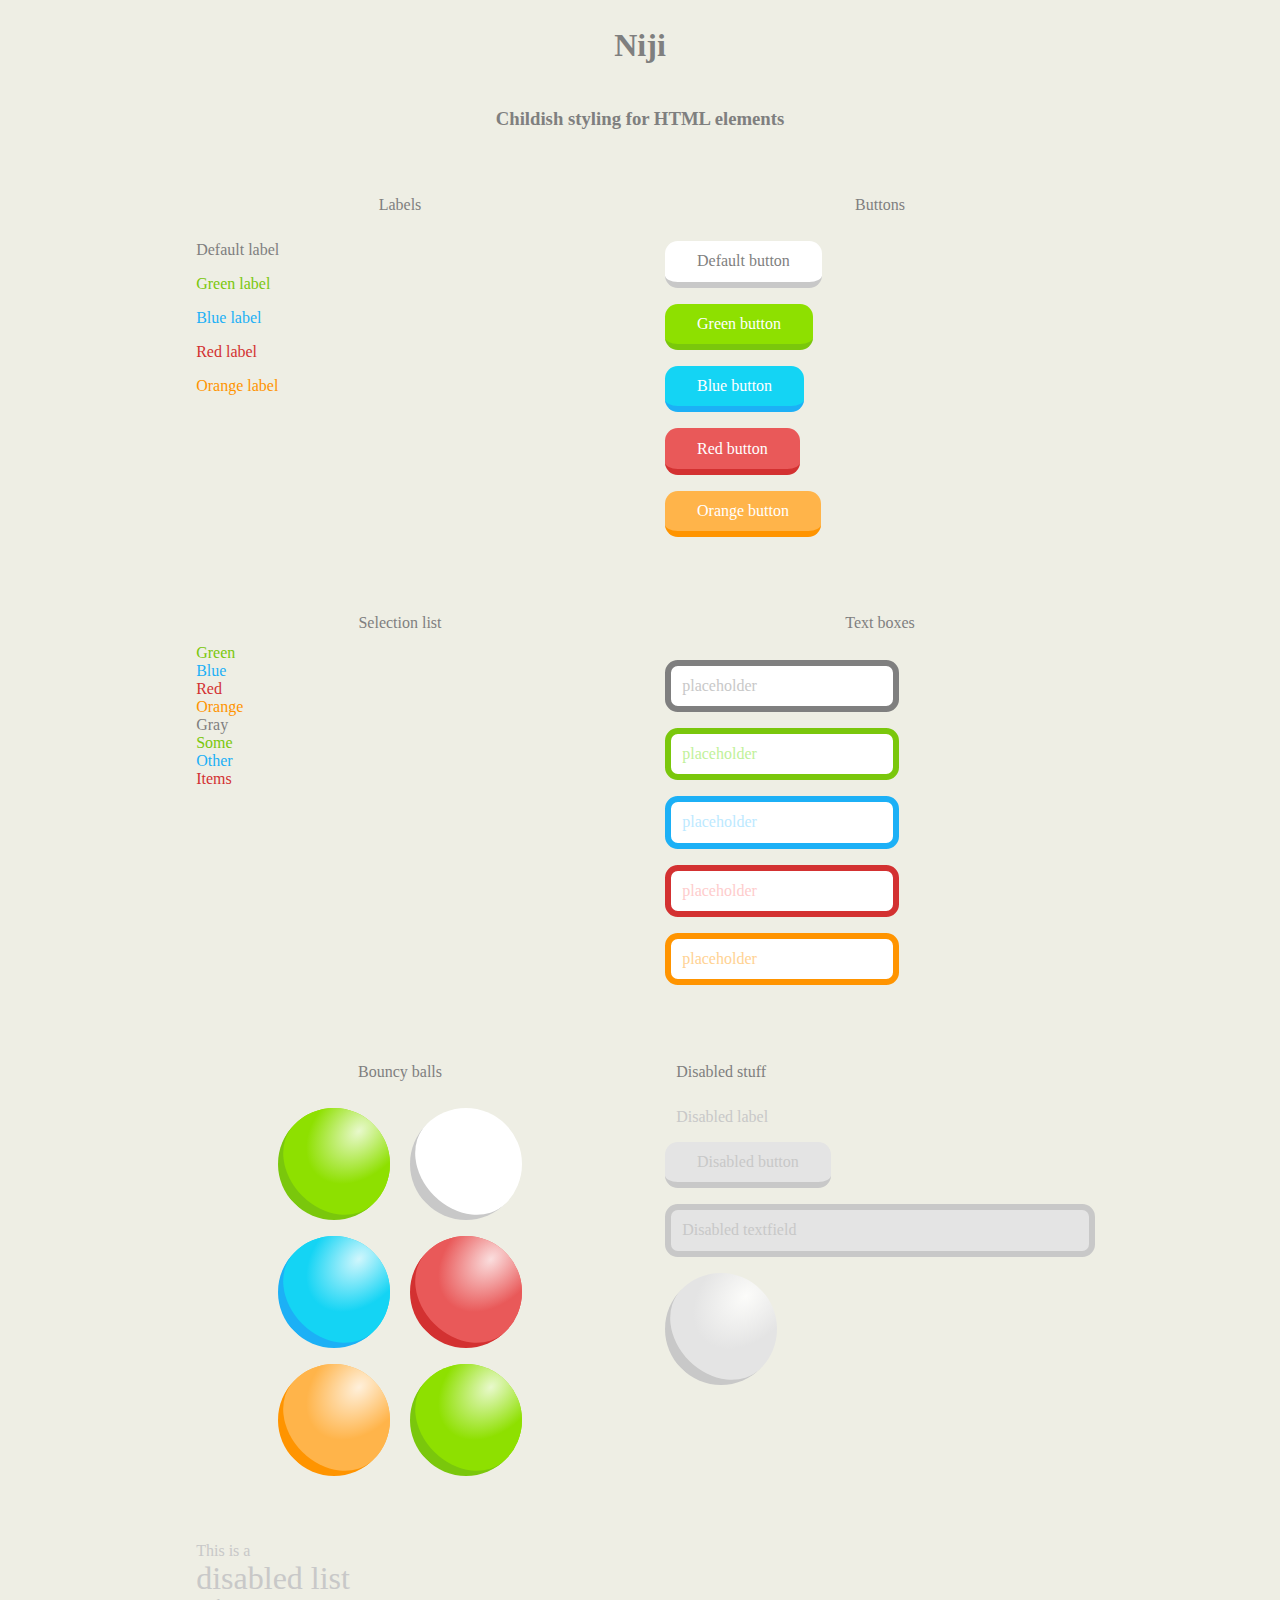
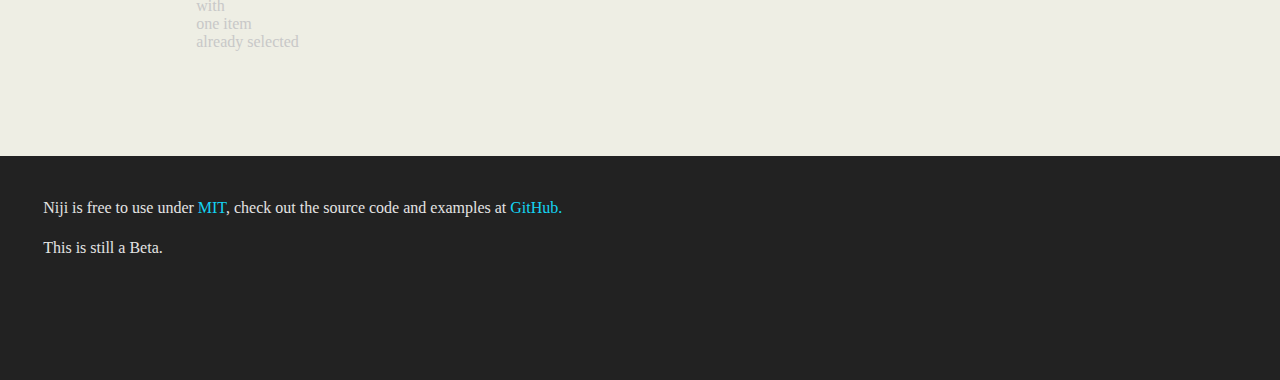
==== index.html @ 72e6fa00 "fixed alignment in text boxes" ====
<!DOCTYPE html>
<html>
<head>
	<title>Niji demo</title>	
  <style>
    body {
      background-color: #EEEEE4;
    }
  </style>
	<link rel="stylesheet" type="text/css" href="src/niji.css">
  <link rel="stylesheet" type="text/css" href="site.css">
  <meta name="viewport" content="width=device-width, initial-scale=1">
</head>
<body>
  <h1 class="niji lbl w-100 mt-1 text-center">Niji</h1>
  <h3 class="niji lbl w-100 mt-1 text-center">Childish styling for HTML elements</h3>

  <div class="sections">
    <div class="section">
      <div class="niji lbl w-100 text-center">Labels</div>
      <p>
        <label class="niji lbl">Default label</label>
      </p>
      <p>
        <label class="niji lbl lbl-green">Green label</label>
      </p>
      <p>
        <label class="niji lbl lbl-blue">Blue label</label>
      </p>
      <p>
        <label class="niji lbl lbl-red">Red label</label>
      </p>
      <p>
        <label class="niji lbl lbl-orange">Orange label</label>
      </p>
    </div>

    <div class="section">
      <div class="niji lbl w-100 text-center">Buttons</div>
      <p>
        <button class="niji btn">Default button</button>
      </p>
      <p>
        <input type="button" class="niji btn btn-green" value="Green button"></input>
      </p>
      <p>
        <button class="niji btn btn-blue">Blue button</button>
      </p>
      <p>
        <button class="niji btn btn-red">Red button</button>
      </p>
      <p>
        <button class="niji btn btn-orange">Orange button</button>
      </p>
    </div>

    <div class="section">
      <div class="niji lbl w-100 text-center">Selection list</div>
      <div class="niji rad rad-green">
        <input id="green" type="radio" name="favorite-color" value="green">
        <label for="green">Green</label>
      </div>
      <div class="niji rad rad-blue">
        <input id="blue" type="radio" name="favorite-color" value="blue">
        <label for="blue">Blue</label>
      </div>
      <div class="niji rad rad-red">
        <input id="red" type="radio" name="favorite-color" value="red">
        <label for="red">Red</label>
      </div>
      <div class="niji rad rad-orange">
        <input id="orange" type="radio" name="favorite-color" value="orange">
        <label for="orange">Orange</label>
      </div>
      <div class="niji rad">
        <input id="gray" type="radio" name="favorite-color" value="gray">
        <label for="gray">Gray</label>
      </div>
      <div class="niji rad rad-green">
        <input id="some" type="radio" name="favorite-color" value="some">
        <label for="some">Some</label>
      </div>
      <div class="niji rad rad-blue">
        <input id="other" type="radio" name="favorite-color" value="other">
        <label for="other">Other</label>
      </div>
      <div class="niji rad rad-red">
        <input id="items" type="radio" name="favorite-color" value="items">
        <label for="items">Items</label>
      </div>
    </div>

    <div class="section">
      <div class="niji lbl w-100 text-center">Text boxes</div>
      <p>
        <input type="text" name="default" class="niji text" placeholder="placeholder" />
      </p>
      <p>
        <input type="text" name="default" class="niji text text-green" placeholder="placeholder" />
      </p>
      <p>
        <input type="text" name="default" class="niji text text-blue" placeholder="placeholder" />
      </p>
      <p>
        <input type="text" name="default" class="niji text text-red" placeholder="placeholder" />
      </p>
      <p>
        <input type="text" name="default" class="niji text text-orange" placeholder="placeholder" />
      </p>
    </div>

    <div class="section text-center">
      <div class="niji lbl w-100 text-center">Bouncy balls</div>
      <p>
        <button class="niji ball ball-green mr-1"></button>
        <button class="niji ball"></button>
      </p>
      <p>
        <button class="niji ball ball-blue mr-1"></button>
        <button class="niji ball ball-red"></button>
      </p>
      <p>
        <button class="niji ball ball-orange mr-1"></button>
        <button class="niji ball ball-green"></button>
      </p>
    </div>

    <div class="section">
      <div class="niji lbl">Disabled stuff</div>
      <p>
        <label class="niji lbl disabled">Disabled label</label>
      </p>
      <p>
        <button class="niji btn disabled">Disabled button</button>
      </p>
      <p>
        <input type="text" disabled name="default" class="niji text text-orange w-100" placeholder="Disabled textfield" />
      </p>
      <p>
        <button class="niji ball ball-blue disabled"></button>
      </p>
    </div>

    <div class="section">
      <div class="niji rad rad-green">
        <input id="green" type="radio" name="disabled-list" value="green" disabled>
        <label for="green">This is a</label>
      </div>
      <div class="niji rad rad-blue">
        <input id="blue" type="radio" name="disabled-list" value="blue" checked="checked" disabled>
        <label for="blue">disabled list</label>
      </div>
      <div class="niji rad rad-red">
        <input id="red" type="radio" name="disabled-list" value="red" disabled>
        <label for="red">with</label>
      </div>
      <div class="niji rad rad-orange">
        <input id="orange" type="radio" name="disabled-list" value="orange" disabled>
        <label for="orange">one item</label>
      </div>
      <div class="niji rad">
        <input id="default" type="radio" name="disabled-list" value="default" disabled>
        <label for="default">already selected</label>
      </div>
    </div>
  </div>

  <div class="footer">
    <div class="niji lbl lbl-white w-100">
      Niji is free to use under
      <a href="https://github.com/tavuntu/niji/blob/master/LICENSE.md">MIT</a>,
      check out the source code and examples at
      <a href="https://github.com/tavuntu/niji">GitHub.</a>
    </div>
    <div class="niji lbl lbl-white">This is still a Beta.</div>
  </div>
</body>
</html>
---- src/niji.css ----
/*

Copyright 2019 Gustavo Lara

Permission is hereby granted, free of charge, to any person obtaining a copy of this software and associated documentation files (the "Software"), to deal in the Software without restriction, including without limitation the rights to use, copy, modify, merge, publish, distribute, sublicense, and/or sell copies of the Software, and to permit persons to whom the Software is furnished to do so, subject to the following conditions:

The above copyright notice and this permission notice shall be included in all copies or substantial portions of the Software.

THE SOFTWARE IS PROVIDED "AS IS", WITHOUT WARRANTY OF ANY KIND, EXPRESS OR IMPLIED, INCLUDING BUT NOT LIMITED TO THE WARRANTIES OF MERCHANTABILITY, FITNESS FOR A PARTICULAR PURPOSE AND NONINFRINGEMENT. IN NO EVENT SHALL THE AUTHORS OR COPYRIGHT HOLDERS BE LIABLE FOR ANY CLAIM, DAMAGES OR OTHER LIABILITY, WHETHER IN AN ACTION OF CONTRACT, TORT OR OTHERWISE, ARISING FROM, OUT OF OR IN CONNECTION WITH THE SOFTWARE OR THE USE OR OTHER DEALINGS IN THE SOFTWARE.

*/

:root .niji {
  --border-radius: 0.8rem;
  --standard-border: 0.4rem;
  --standard-padding: 0.7rem;
  --standard-margin: 0.7rem;

  --standard-animation-speed: 300ms;

  --radial-position: 45% 15%;

  --gray: #7F7F7F;
  --light-gray: #C8C8C8;
  --lighter-gray: #E4E4E4;
  --white: #FFFFFF;
  --translucent-white: #FFFFFFCC;
  --green: #7AC70C;
  --light-green: #8EE000;
  --lighter-green: #BFF199;
  --blue: #1CB0F6;
  --light-blue: #14D4F4;
  --lighter-blue: #BCE9FF;
  --red: #D33131;
  --light-red: #E95959;
  --pink: #FECCCC;
  --orange: #FF9400;
  --light-orange: #FFB44A;
  --lighter-orange: #FFD292;
}

/*

Open source font https://dafonttop.com/jellee-roman.font

*/

@font-face {
  font-family: 'Jellee';
  src: url('fonts/Jellee-Roman.otf');
  size-adjust: 160%;
}

/* Base */

.niji {
  font-family: 'Jellee'; 
  position: relative;
  user-select: none;
  box-sizing: border-box;
}

/********************************************

Labels

********************************************/

.lbl {
  padding: var(--standard-padding);
  color: var(--gray);
}

.lbl.lbl-green {
  color: var(--green);
}

.lbl.lbl-blue {
  color: var(--blue);
}

.lbl.lbl-red {
  color: var(--red);
}

.lbl.lbl-orange {
  color: var(--orange);
}

.lbl.lbl-white {
  color: var(--lighter-gray);
}

.lbl.disabled {
  color: var(--light-gray);
}


/********************************************

Buttons

********************************************/

.btn {
  border-radius: var(--border-radius);
  border-left: 0;
  border-right: 0;
  border-top: 0;
  border-bottom: var(--standard-border) solid var(--light-gray);
  padding: var(--standard-padding) 2rem var(--standard-padding) 2rem;
  color: var(--gray);
  background-color: var(--white);
  cursor: pointer;
  font-size: 1rem; /* Same size as labels */
}

.btn.btn-green {
  border-color: var(--green);
  color: var(--white);
  background-color: var(--light-green);
}

.btn.btn-blue {
  border-color: var(--blue);
  color: var(--white);
  background-color: var(--light-blue);
}

.btn.btn-red {
  border-color: var(--red);
  color: var(--white);
  background-color: var(--light-red);
}

.btn.btn-orange {
  border-color: var(--orange);
  color: var(--white);
  background-color: var(--light-orange);
}

.btn:not(.disabled):active {
  top: var(--standard-border);
  margin-bottom: 0.4rem;
  border-bottom-width: 0;
}

.btn.disabled {
  background-color: var(--lighter-gray);
  color: var(--light-gray);
  border-bottom-color: var(--light-gray);
}

/********************************************

Bauncy balls

********************************************/

.ball {
  width: 7rem;
  height: 7rem;
  border-radius: 50%;
  border-left: 0;
  border-right: 0;
  border-top: 0;
  border-bottom: 0.7rem solid var(--light-gray);
  padding: var(--standard-padding) 2rem var(--standard-padding) 2rem;
  color: var(--gray);
  background-color: var(--white);
  cursor: pointer;
  font-size: 1rem; /* Same size as labels */
  transform: rotate(45deg);
}

.ball.ball-green {
  background: radial-gradient(at var(--radial-position), var(--translucent-white), var(--light-green), var(--light-green));
  border-color: var(--green);
  color: var(--white);
  background-color: var(--light-green);
}

.ball.ball-blue {
  background: radial-gradient(at var(--radial-position), var(--translucent-white), var(--light-blue), var(--light-blue));
  border-color: var(--blue);
  color: var(--white);
  background-color: var(--light-blue);
}

.ball.ball-red {
  background: radial-gradient(at var(--radial-position), var(--translucent-white), var(--light-red), var(--light-red));
  border-color: var(--red);
  color: var(--white);
  background-color: var(--light-red);
}

.ball.ball-orange {
  background: radial-gradient(at var(--radial-position), var(--translucent-white), var(--light-orange), var(--light-orange));
  border-color: var(--orange);
  color: var(--white);
  background-color: var(--light-orange);
}

.ball:hover {
  animation: bounce 200ms;
  animation-iteration-count: 2;
}

.ball:focus {
  animation: bounce-higher var(--standard-animation-speed);
  animation-iteration-count: infinite;
}

.ball.disabled {
  background: radial-gradient(at var(--radial-position), var(--translucent-white), var(--lighter-gray), var(--lighter-gray));
  color: var(--lighter-gray);
  border-bottom-color: var(--light-gray);
  animation: none;
}

@keyframes bounce {
	0% {
    bottom: 0;
		animation-timing-function: ease-out;
	}
	60% {
    bottom: 0.5rem;
		animation-timing-function: ease-in;
	}
  100% {
    bottom: 0;
		animation-timing-function: ease-out;
	}
}

@keyframes bounce-higher {
	0% {
    bottom: 0;
		animation-timing-function: ease-out;
	}
	50% {
    bottom: 1.9rem;
		animation-timing-function: ease-in;
	}
  100% {
    bottom: 0;
		animation-timing-function: ease-out;
	}
}

/********************************************

Radio buttons

********************************************/

.rad {
  color: var(--gray);
  padding-left: var(--standard-padding);
}

.rad :not(input[type="radio"]:checked) + label {
  cursor: pointer;
  padding-left: 0;
  transition: padding-left var(--standard-animation-speed);
}

.rad :not(input[type="radio"]:checked) + label:hover {
  padding-left: var(--standard-padding);
  transition: padding-left var(--standard-animation-speed);
}

.rad input[type=radio] {
  display: none;
}

.rad input[type="radio"]:checked + label {
  font-size: 2rem;
}

.rad.rad-green {
  color: var(--green);
}

.rad.rad-blue {
  color: var(--blue);
}

.rad.rad-red {
  color: var(--red);
}

.rad.rad-orange {
  color: var(--orange)
}

.rad.rad-white {
  color: var(--white)
}

.rad input[type="radio"][disabled] + label {
  color: var(--light-gray);
}

.rad input[type="radio"][disabled]:not(:checked) + label:hover {
  text-decoration: none;
  padding-left: 0;
}

/********************************************

Text boxes

********************************************/

.text {
  border: var(--standard-border) solid;
  padding: var(--standard-padding);
  border-radius: var(--border-radius);
  color: var(--gray);
  background-color: var(--white);
  font-size: 1rem;
}

.text::-webkit-input-placeholder {
  color: var(--light-gray);
}

.text::-moz-placeholder {
  color: var(--light-gray);
}

.text:-ms-input-placeholder {
  color: var(--light-gray);
}

.text::-ms-input-placeholder {
  color: var(--light-gray);
}

.text::placeholder {
  color: var(--light-gray);
}

/* Green text */

.text.text-green {
  border-color: var(--green);
  color: var(--light-green);
  background-color: var(--white);
}

.text.text-green::-webkit-input-placeholder {
  color: var(--lighter-green);
}

.text.text-green::-moz-placeholder {
  color: var(--lighter-green);
}

.text.text-green:-ms-input-placeholder {
  color: var(--lighter-green);
}

.text.text-green::-ms-input-placeholder {
  color: var(--lighter-green);
}

.text.text-green::placeholder {
  color: var(--lighter-green);
}

/* Blue text */

.text.text-blue {
  border-color: var(--blue);
  color: var(--blue);
  background-color: var(--white);
}

.text.text-blue::-webkit-input-placeholder {
  color: var(--lighter-blue);
}

.text.text-blue::-moz-placeholder {
  color: var(--lighter-blue);
}

.text.text-blue:-ms-input-placeholder {
  color: var(--lighter-blue);
}

.text.text-blue::-ms-input-placeholder {
  color: var(--lighter-blue);
}

.text.text-blue::placeholder {
  color: var(--lighter-blue);
}

/* Red text */

.text.text-red {
  border-color: var(--red);
  color: var(--red);
  background-color: var(--white);
}

.text.text-red::-webkit-input-placeholder {
  color: var(--pink);
}

.text.text-red::-moz-placeholder {
  color: var(--pink);
}

.text.text-red:-ms-input-placeholder {
  color: var(--pink);
}

.text.text-red::-ms-input-placeholder {
  color: var(--pink);
}

.text.text-red::placeholder {
  color: var(--pink);
}

/* Orange text */

.text.text-orange {
  border-color: var(--orange);
  color: var(--orange);
  background-color: var(--white);
}

.text.text-orange::-webkit-input-placeholder {
  color: var(--lighter-orange);
}

.text.text-orange::-moz-placeholder {
  color: var(--lighter-orange);
}

.text.text-orange:-ms-input-placeholder {
  color: var(--lighter-orange);
}

.text.text-orange::-ms-input-placeholder {
  color: var(--lighter-orange);
}

.text.text-orange::placeholder {
  color: var(--lighter-orange);
}

.text[disabled] {
  border-color: var(--light-gray);
  color: var(--light-gray);
  background-color: var(--lighter-gray);
}

.text[disabled]::-webkit-input-placeholder {
  color: var(--light-gray);
}

.text[disabled]::-moz-placeholder {
  color: var(--light-gray);
}

.text[disabled]:-ms-input-placeholder {
  color: var(--light-gray);
}

.text[disabled]::-ms-input-placeholder {
  color: var(--light-gray);
}

.text[disabled]::placeholder {
  color: var(--light-gray);
}

/********************************************

Useful classes

********************************************/

.m-1 { margin: 1rem; }
.m-2 { margin: 2rem; }
.m-3 { margin: 3rem; }
.m-4 { margin: 4rem; }

.p-1 { padding: 1rem; }
.p-2 { padding: 2rem; }
.p-3 { padding: 3rem; }
.p-4 { padding: 4rem; }

.ml-1 { margin-left: 1rem; }
.ml-2 { margin-left: 2rem; }
.ml-3 { margin-left: 3rem; }
.ml-4 { margin-left: 4rem; }

.mr-1 { margin-right: 1rem; }
.mr-2 { margin-right: 2rem; }
.mr-3 { margin-right: 3rem; }
.mr-4 { margin-right: 4rem; }

.mt-1 { margin-top: 1rem; }
.mt-2 { margin-top: 2rem; }
.mt-3 { margin-top: 3rem; }
.mt-4 { margin-top: 4rem; }

.mb-1 { margin-bottom: 1rem; }
.mb-2 { margin-bottom: 2rem; }
.mb-3 { margin-bottom: 3rem; }
.mb-4 { margin-bottom: 4rem; }


.pl-1 { padding-left: 1rem; }
.pl-2 { padding-left: 2rem; }
.pl-3 { padding-left: 3rem; }
.pl-4 { padding-left: 4rem; }

.pr-1 { padding-right: 1rem; }
.pr-2 { padding-right: 2rem; }
.pr-3 { padding-right: 3rem; }
.pr-4 { padding-right: 4rem; }

.pt-1 { padding-top: 1rem; }
.pt-2 { padding-top: 2rem; }
.pt-3 { padding-top: 3rem; }
.pt-4 { padding-top: 4rem; }

.pb-1 { padding-bottom: 1rem; }
.pb-2 { padding-bottom: 2rem; }
.pb-3 { padding-bottom: 3rem; }
.pb-4 { padding-bottom: 4rem; }

.w-25 { width: 25%; }
.h-25 { height: 25%; }

.w-50 { width: 50%; }
.h-50 { height: 50%; }

.w-100 { width: 100%; }
.h-100 { height: 100%; }

.text-center { text-align: center; }
.text-right { text-align: right; }
---- site.css ----
body {
  padding: 0;
  margin: 0;
  box-sizing: border-box;
}

.sections {
  display: grid;
  grid-template-columns: repeat(1, 1fr);
}

/* Large screens */
@media (min-width: 1100px) {
  .sections {
    grid-template-columns: repeat(2, 1fr);
    padding-left: 10rem;
    padding-right: 10rem;
  }
}

/* Larger screens */
@media (min-width: 1600px) {
  .sections {
    grid-template-columns: repeat(3, 1fr);
    padding-left: 16rem;
    padding-right: 16rem;
  }
}

.sections .section {
  border: 0.1rem solid transparent;
  margin: 0.5rem;
  padding: 1rem;
  border-radius: 1rem;
}

.footer {
  height: 10rem;
  background-color: #222;
  color: #eee;
  padding: 2rem;
  margin-top: 5rem;
}

.footer a {
  color: #14D4F4;
  text-decoration: none;
}
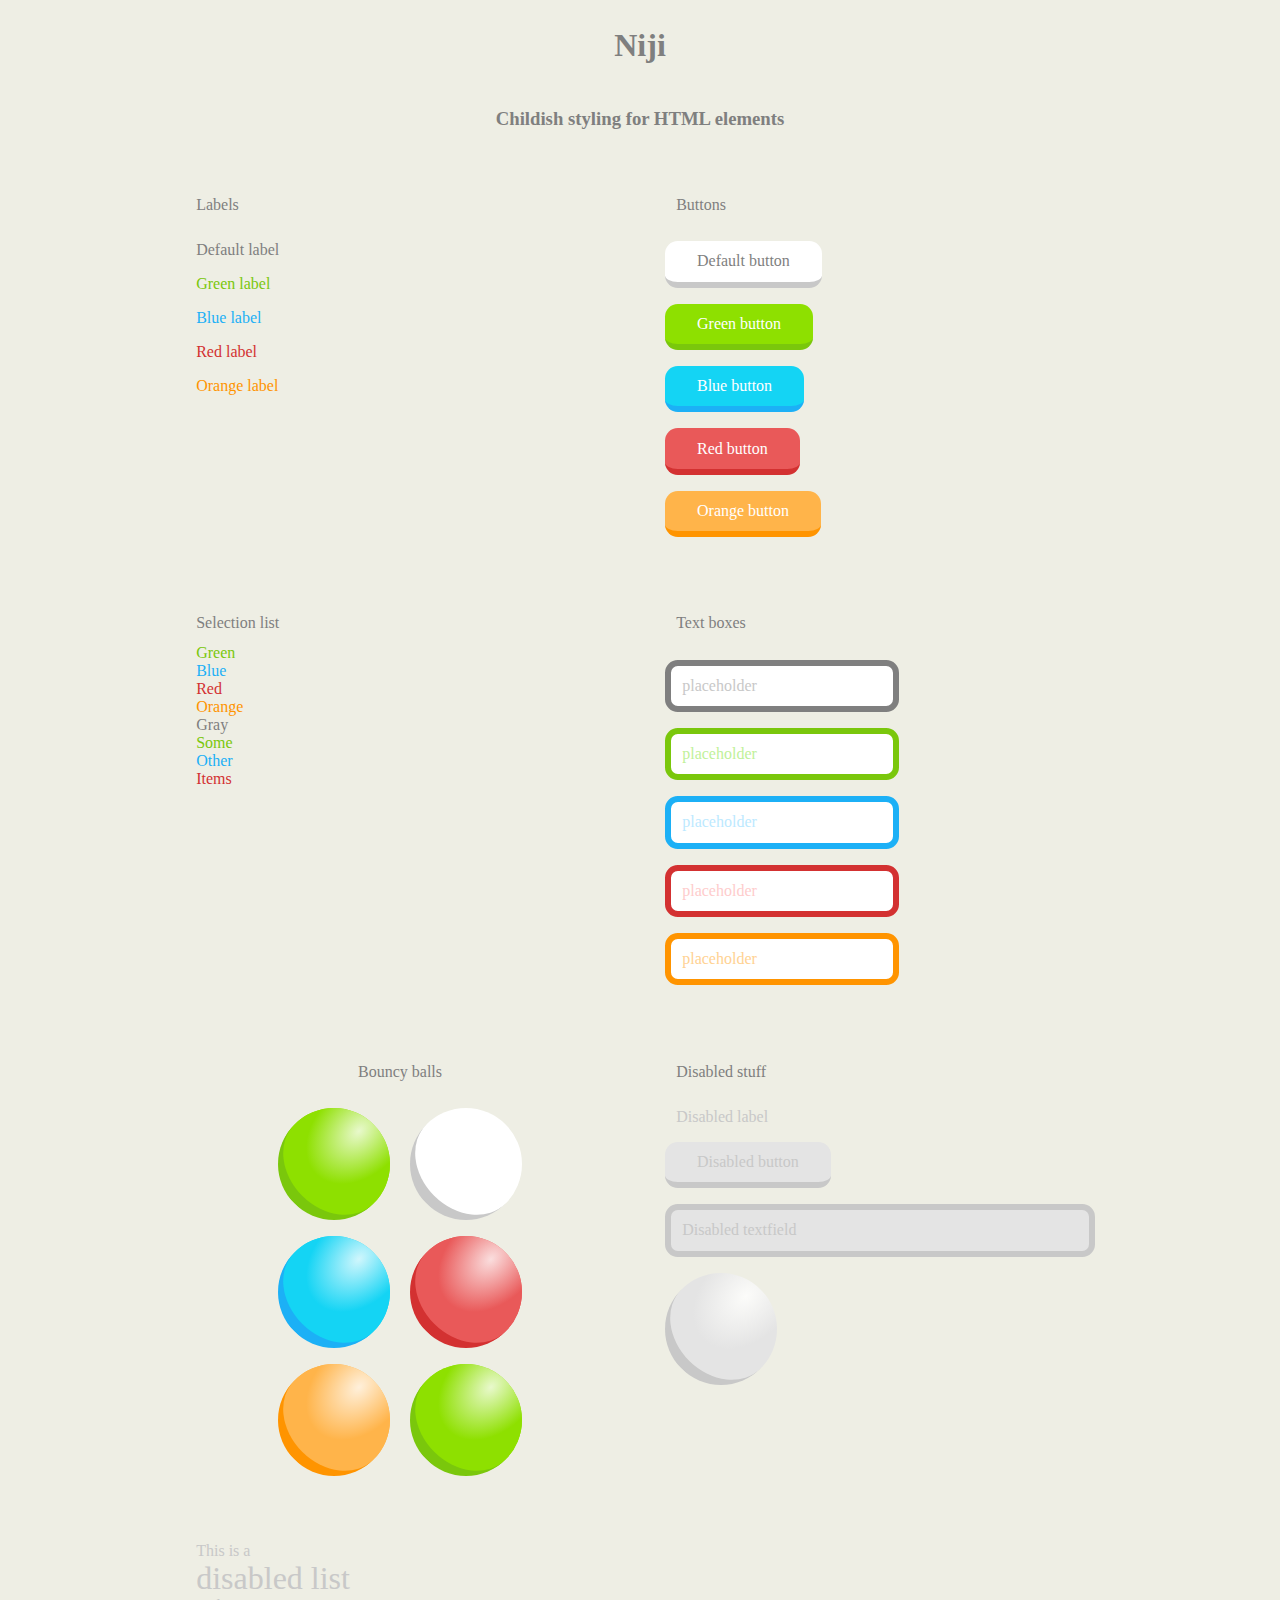
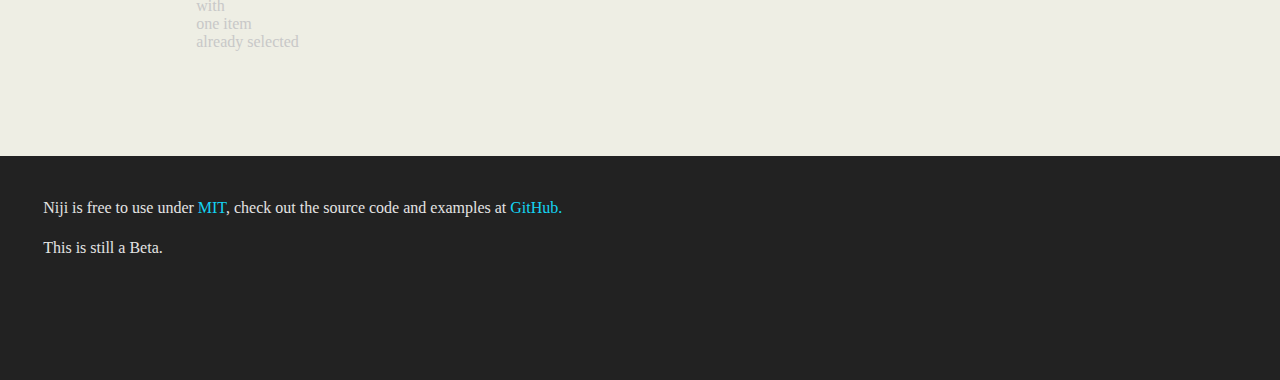
==== commit 152f2284: "changed text alignments" ====
--- a/index.html
+++ b/index.html
@@ -17,7 +17,7 @@
 
   <div class="sections">
     <div class="section">
-      <div class="niji lbl w-100 text-center">Labels</div>
+      <div class="niji lbl w-100">Labels</div>
       <p>
         <label class="niji lbl">Default label</label>
       </p>
@@ -36,7 +36,7 @@
     </div>
 
     <div class="section">
-      <div class="niji lbl w-100 text-center">Buttons</div>
+      <div class="niji lbl w-100">Buttons</div>
       <p>
         <button class="niji btn">Default button</button>
       </p>
@@ -55,7 +55,7 @@
     </div>
 
     <div class="section">
-      <div class="niji lbl w-100 text-center">Selection list</div>
+      <div class="niji lbl w-100">Selection list</div>
       <div class="niji rad rad-green">
         <input id="green" type="radio" name="favorite-color" value="green">
         <label for="green">Green</label>
@@ -91,7 +91,7 @@
     </div>
 
     <div class="section">
-      <div class="niji lbl w-100 text-center">Text boxes</div>
+      <div class="niji lbl w-100">Text boxes</div>
       <p>
         <input type="text" name="default" class="niji text" placeholder="placeholder" />
       </p>
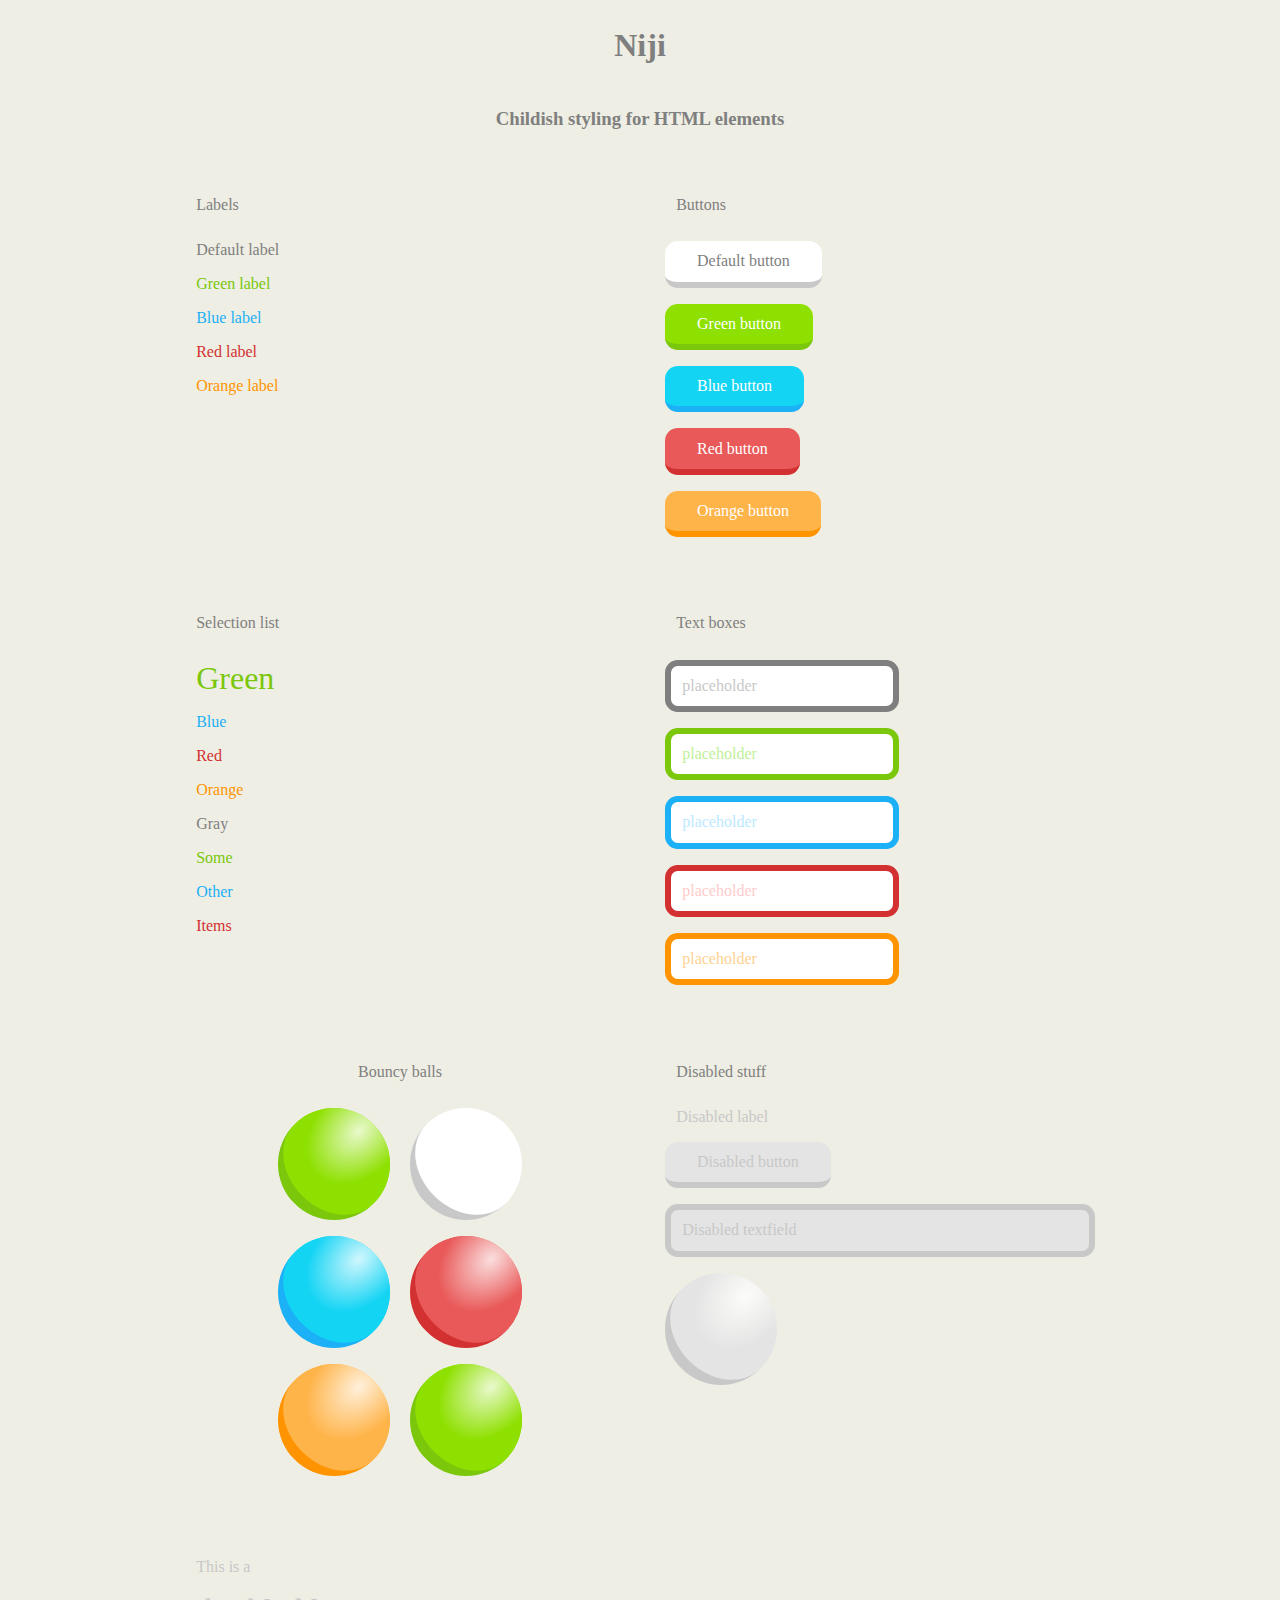
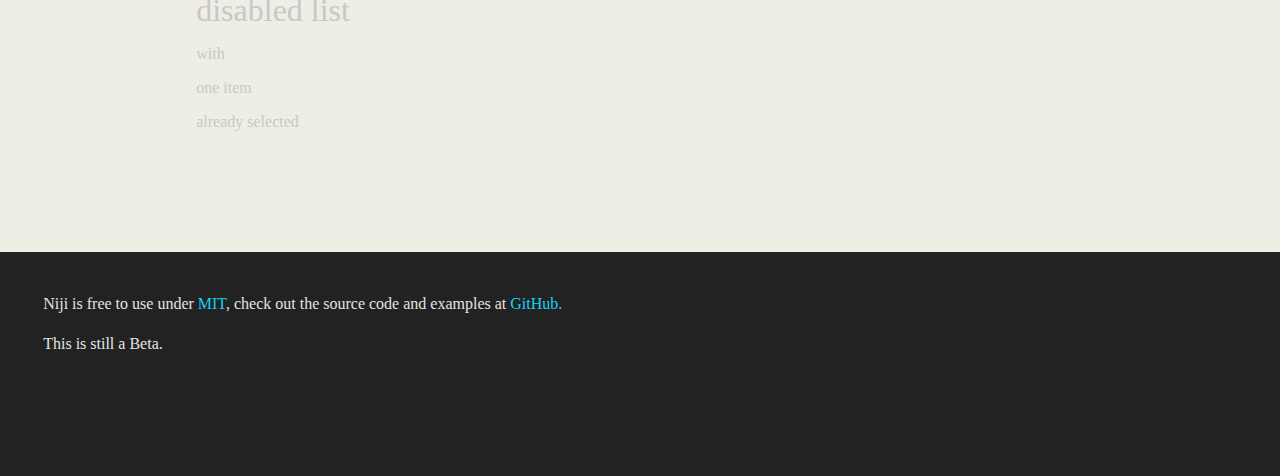
==== commit 444c5952: "added a default selection in list" ====
--- a/index.html
+++ b/index.html
@@ -57,7 +57,7 @@
     <div class="section">
       <div class="niji lbl w-100">Selection list</div>
       <div class="niji rad rad-green">
-        <input id="green" type="radio" name="favorite-color" value="green">
+        <input id="green" type="radio" name="favorite-color" value="green" checked="checked">
         <label for="green">Green</label>
       </div>
       <div class="niji rad rad-blue">
--- a/src/niji.css
+++ b/src/niji.css
@@ -258,6 +258,8 @@
 .rad {
   color: var(--gray);
   padding-left: var(--standard-padding);
+  margin-top: 1rem;
+  margin-bottom: 1rem;
 }
 
 .rad :not(input[type="radio"]:checked) + label {
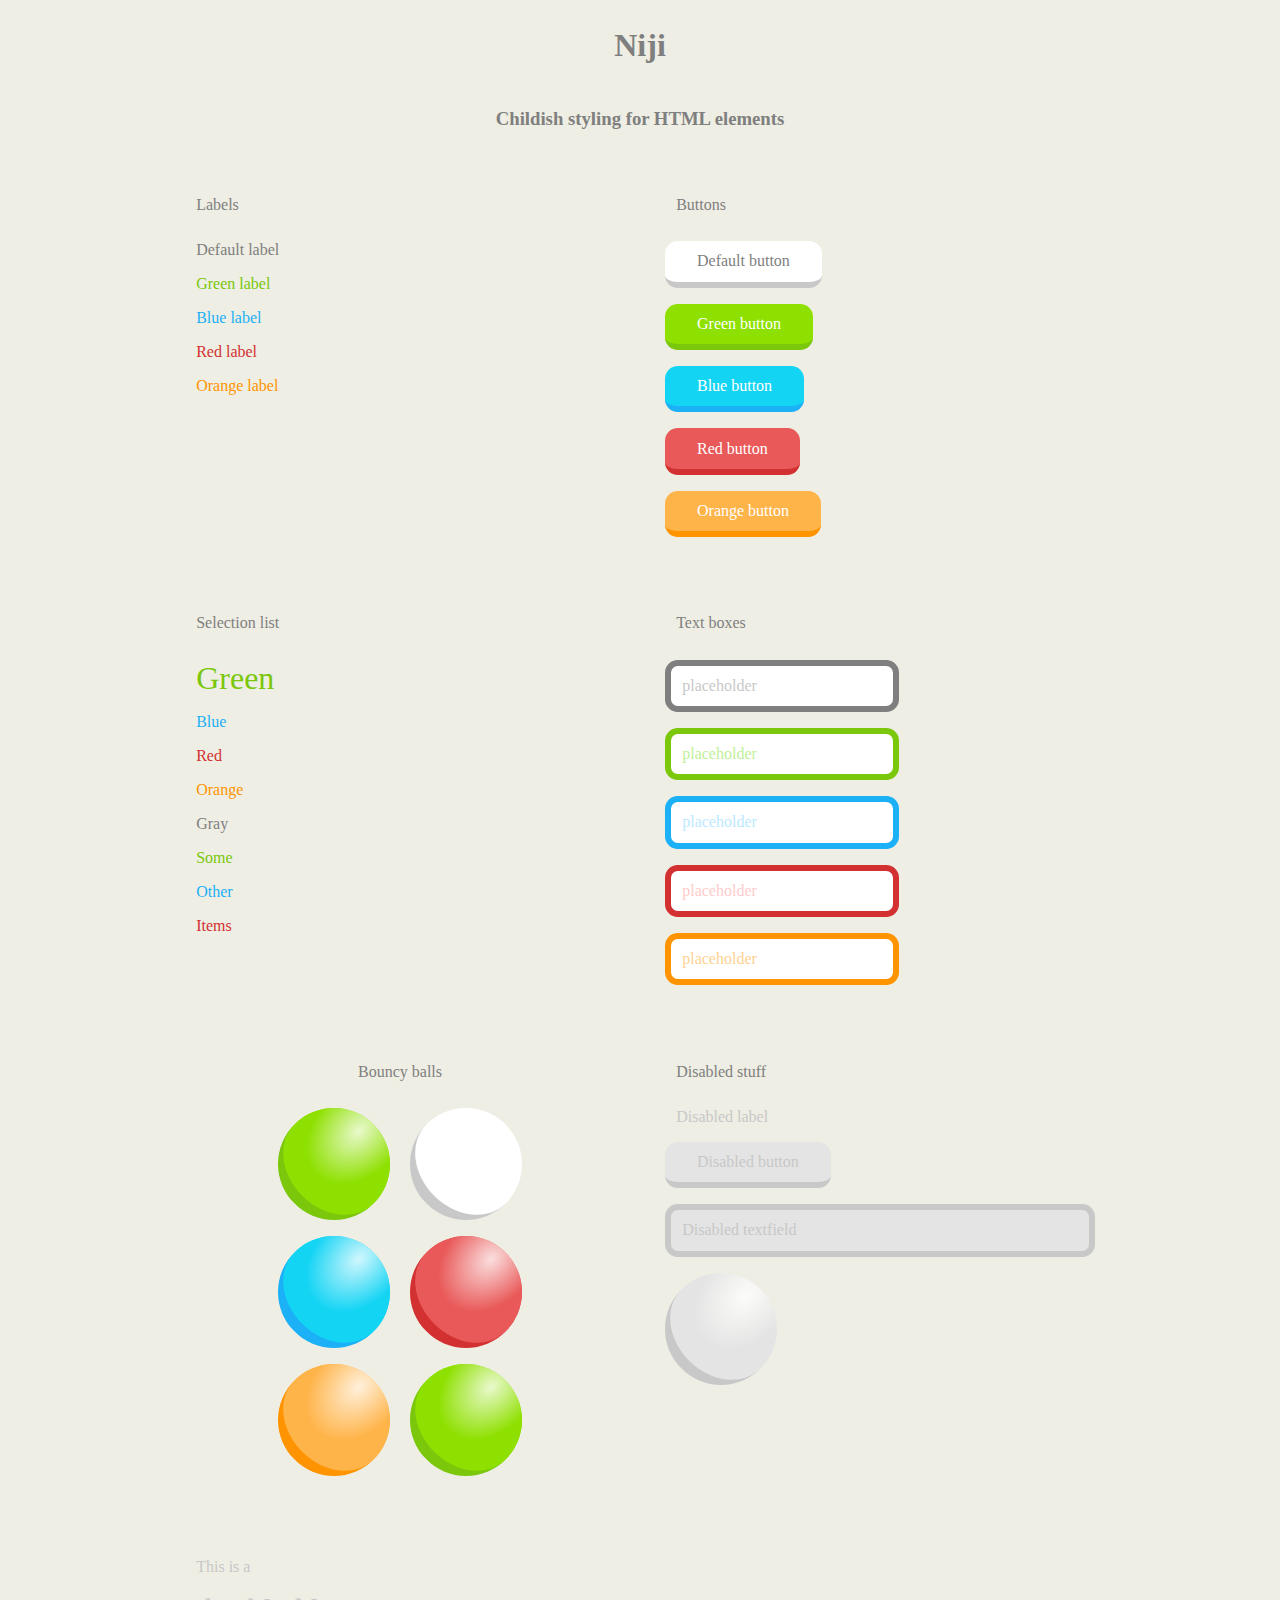
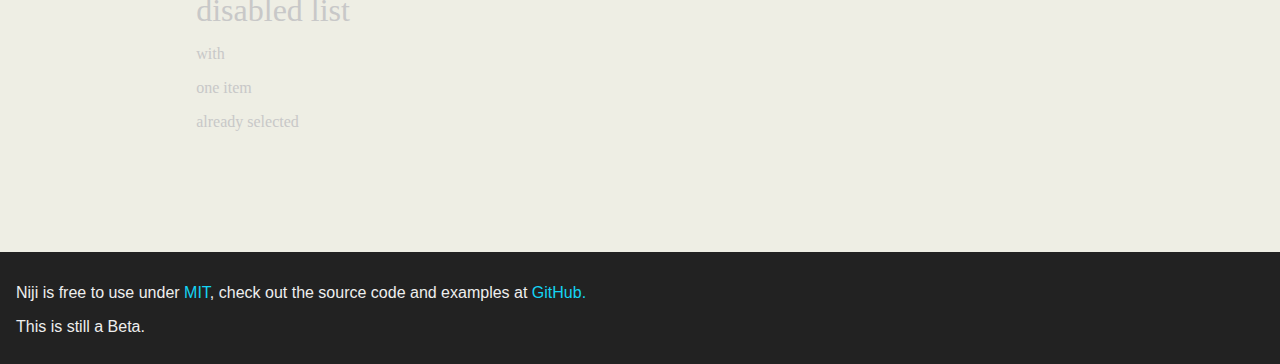
==== commit a7545ba9: "changed footer font" ====
--- a/index.html
+++ b/index.html
@@ -166,13 +166,13 @@
   </div>
 
   <div class="footer">
-    <div class="niji lbl lbl-white w-100">
+    <p class="w-100">
       Niji is free to use under
       <a href="https://github.com/tavuntu/niji/blob/master/LICENSE.md">MIT</a>,
       check out the source code and examples at
       <a href="https://github.com/tavuntu/niji">GitHub.</a>
-    </div>
-    <div class="niji lbl lbl-white">This is still a Beta.</div>
+    </p>
+    <p>This is still a Beta.</p>
   </div>
 </body>
 </html>
--- a/site.css
+++ b/site.css
@@ -35,11 +35,12 @@
 }
 
 .footer {
-  height: 10rem;
+  height: 5rem;
   background-color: #222;
   color: #eee;
-  padding: 2rem;
+  padding: 1rem;
   margin-top: 5rem;
+  font-family: Arial, Helvetica, sans-serif;
 }
 
 .footer a {
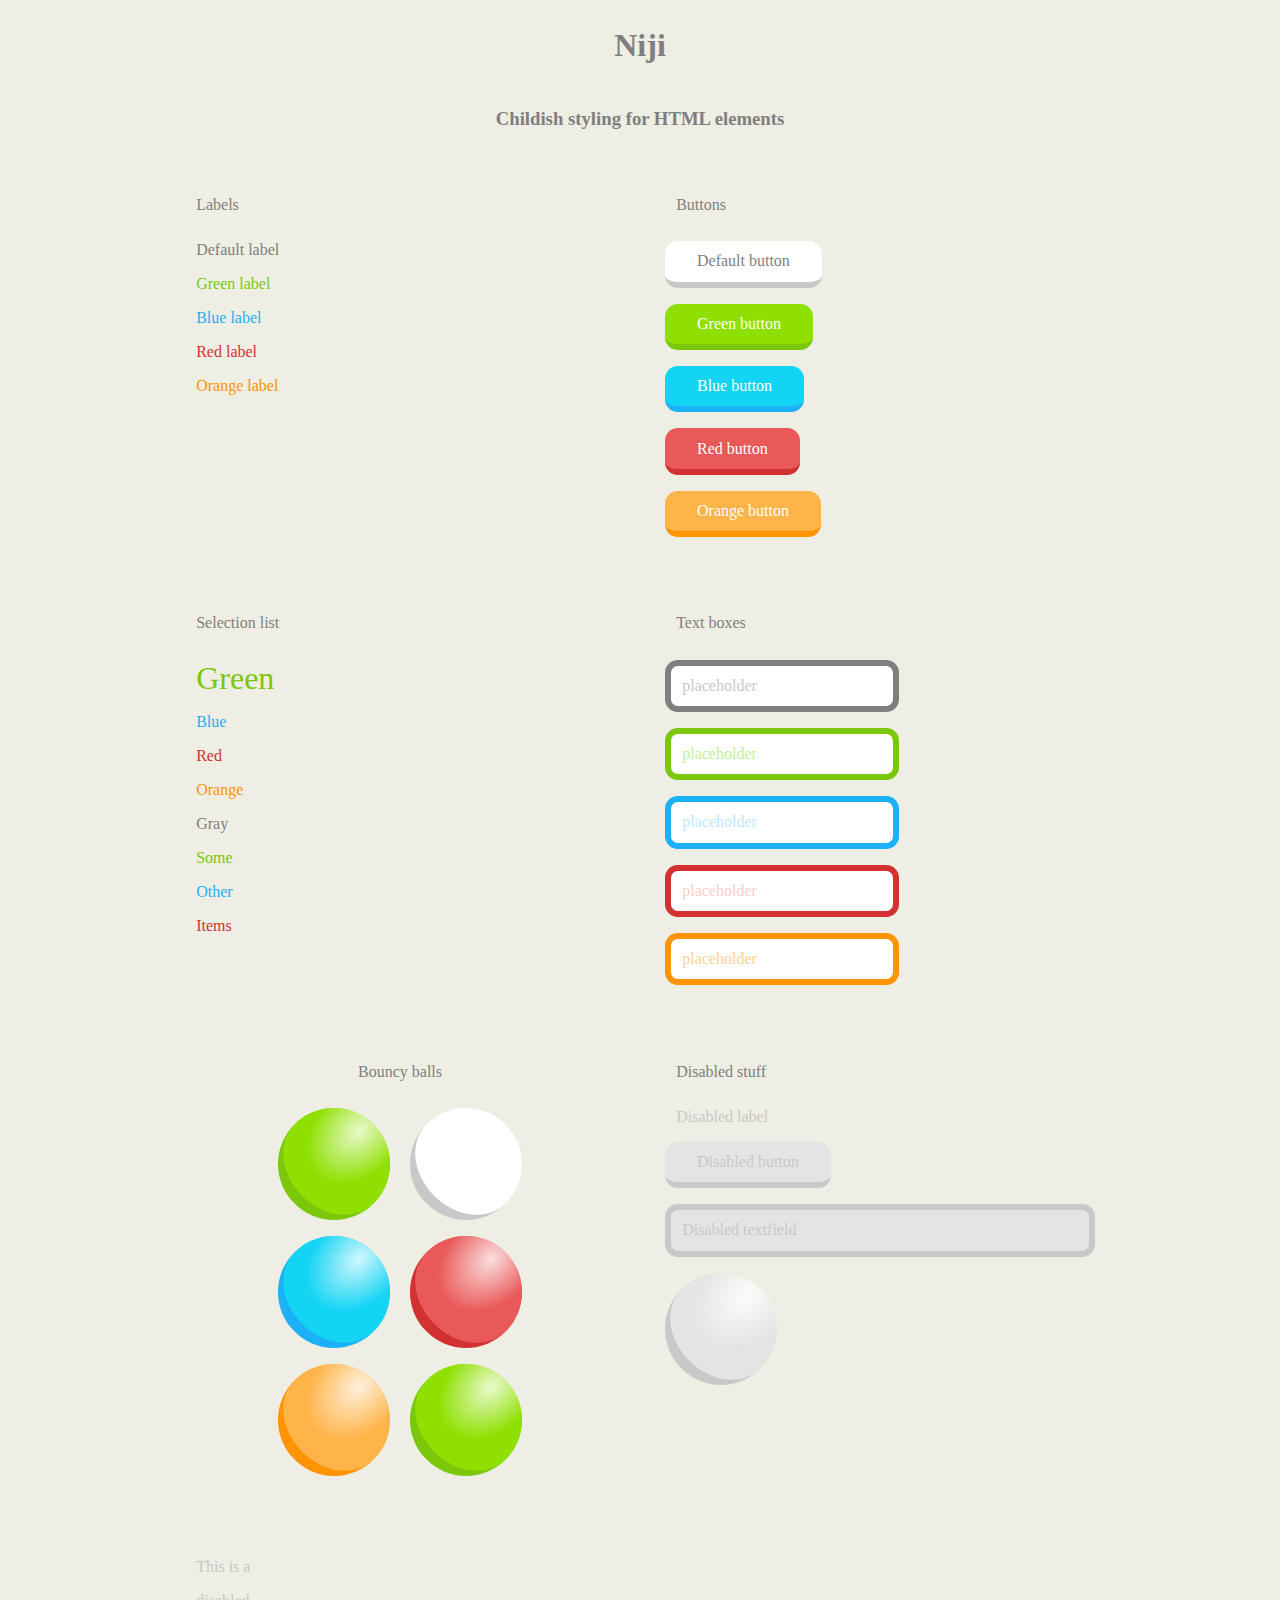
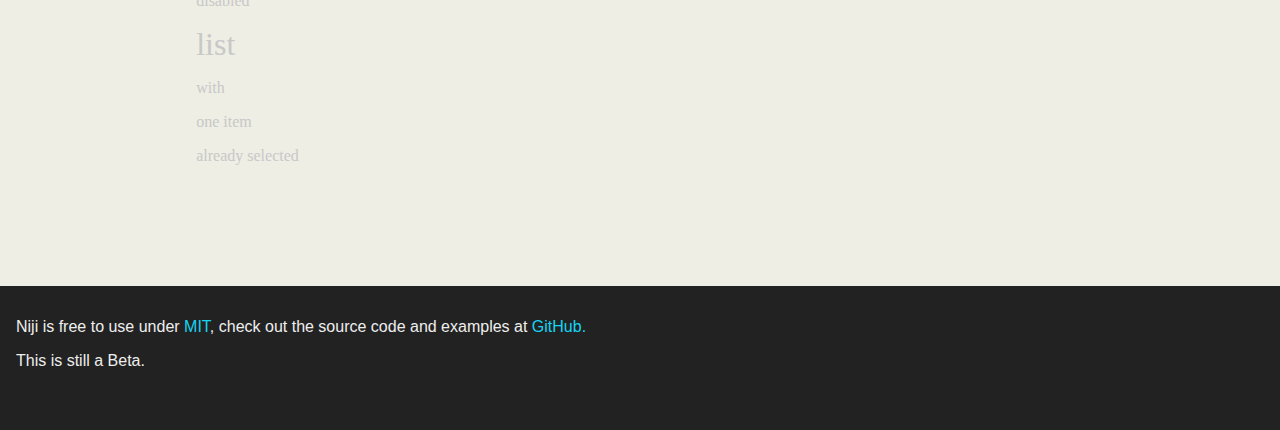
==== commit 556a7737: "changed footer and disabled list" ====
--- a/index.html
+++ b/index.html
@@ -148,7 +148,11 @@
       </div>
       <div class="niji rad rad-blue">
         <input id="blue" type="radio" name="disabled-list" value="blue" checked="checked" disabled>
-        <label for="blue">disabled list</label>
+        <label for="blue">disabled</label>
+      </div>
+      <div class="niji rad rad-blue">
+        <input id="blue" type="radio" name="disabled-list" value="blue" checked="checked" disabled>
+        <label for="blue">list</label>
       </div>
       <div class="niji rad rad-red">
         <input id="red" type="radio" name="disabled-list" value="red" disabled>
--- a/site.css
+++ b/site.css
@@ -39,6 +39,7 @@
   background-color: #222;
   color: #eee;
   padding: 1rem;
+  padding-bottom: 3rem;
   margin-top: 5rem;
   font-family: Arial, Helvetica, sans-serif;
 }
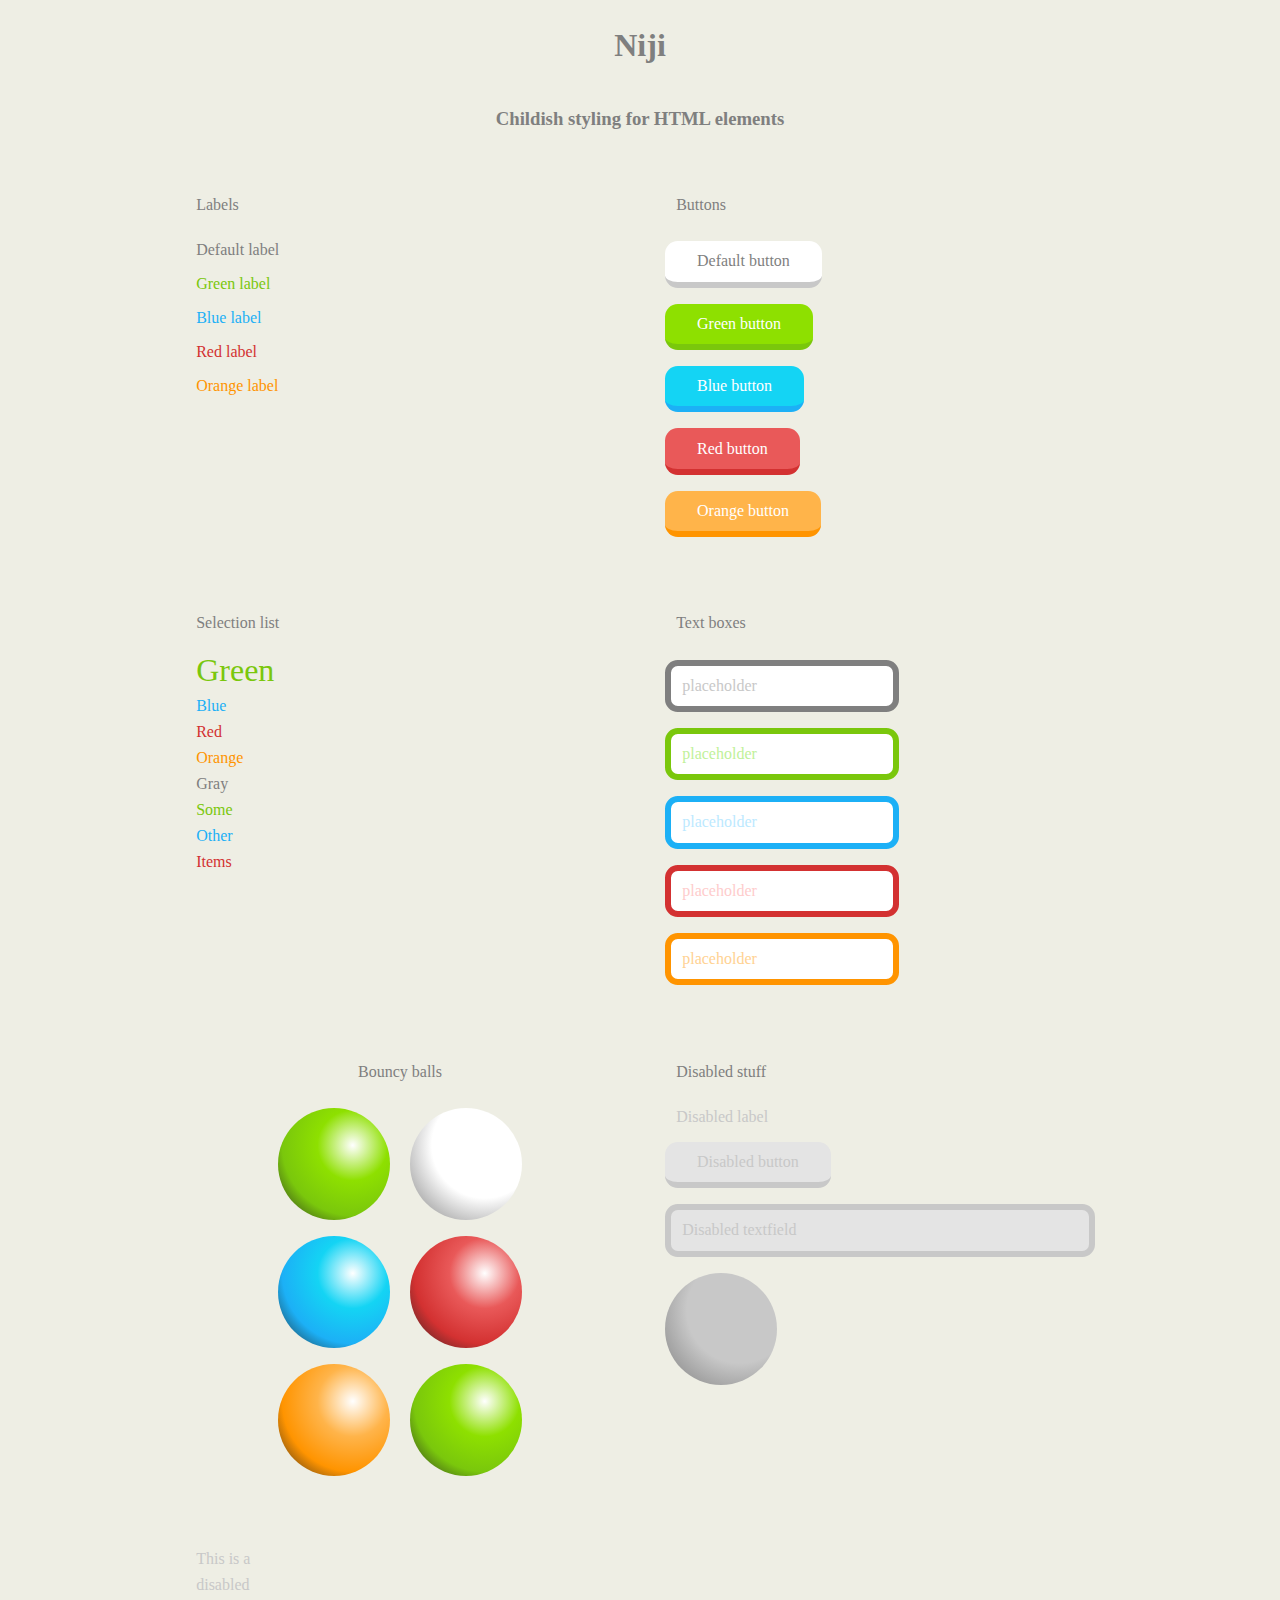
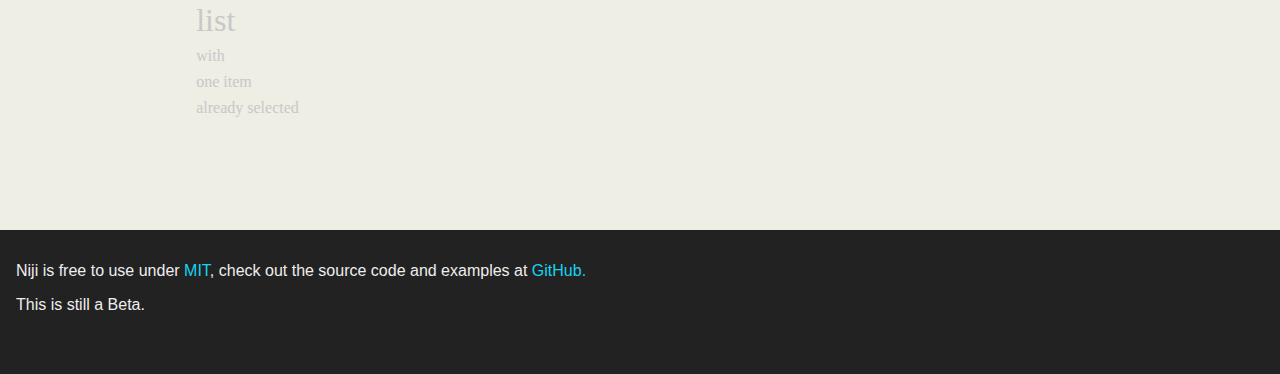
==== commit c2485a8f: "Update index.html" ====
--- a/index.html
+++ b/index.html
@@ -1,7 +1,7 @@
 <!DOCTYPE html>
 <html>
 <head>
-	<title>Niji demo</title>	
+	<title>Niji demo (WIP)</title>	
   <style>
     body {
       background-color: #EEEEE4;
--- a/src/niji.css
+++ b/src/niji.css
@@ -19,8 +19,9 @@
 
   --standard-animation-speed: 300ms;
 
-  --radial-position: 45% 15%;
-
+  --radial-position: 2.33rem 2.33rem;
+
+  --black: #222222;
   --gray: #7F7F7F;
   --light-gray: #C8C8C8;
   --lighter-gray: #E4E4E4;
@@ -112,7 +113,6 @@
   padding: var(--standard-padding) 2rem var(--standard-padding) 2rem;
   color: var(--gray);
   background-color: var(--white);
-  cursor: pointer;
   font-size: 1rem; /* Same size as labels */
 }
 
@@ -162,44 +162,31 @@
   width: 7rem;
   height: 7rem;
   border-radius: 50%;
-  border-left: 0;
-  border-right: 0;
-  border-top: 0;
-  border-bottom: 0.7rem solid var(--light-gray);
+  border: 0;
   padding: var(--standard-padding) 2rem var(--standard-padding) 2rem;
-  color: var(--gray);
-  background-color: var(--white);
-  cursor: pointer;
-  font-size: 1rem; /* Same size as labels */
-  transform: rotate(45deg);
+  background: radial-gradient(at var(--radial-position),
+    var(--white), var(--white), var(--gray));
+  transform: rotate(90deg);
 }
 
 .ball.ball-green {
-  background: radial-gradient(at var(--radial-position), var(--translucent-white), var(--light-green), var(--light-green));
-  border-color: var(--green);
-  color: var(--white);
-  background-color: var(--light-green);
+  background: radial-gradient(at var(--radial-position),
+  var(--white), var(--light-green), var(--green), var(--black));
 }
 
 .ball.ball-blue {
-  background: radial-gradient(at var(--radial-position), var(--translucent-white), var(--light-blue), var(--light-blue));
-  border-color: var(--blue);
-  color: var(--white);
-  background-color: var(--light-blue);
+  background: radial-gradient(at var(--radial-position),
+  var(--white), var(--light-blue), var(--blue), var(--black));
 }
 
 .ball.ball-red {
-  background: radial-gradient(at var(--radial-position), var(--translucent-white), var(--light-red), var(--light-red));
-  border-color: var(--red);
-  color: var(--white);
-  background-color: var(--light-red);
+  background: radial-gradient(at var(--radial-position),
+  var(--white), var(--light-red), var(--red), var(--black));
 }
 
 .ball.ball-orange {
-  background: radial-gradient(at var(--radial-position), var(--translucent-white), var(--light-orange), var(--light-orange));
-  border-color: var(--orange);
-  color: var(--white);
-  background-color: var(--light-orange);
+  background: radial-gradient(at var(--radial-position),
+  var(--white), var(--light-orange), var(--orange), var(--black));
 }
 
 .ball:hover {
@@ -213,9 +200,8 @@
 }
 
 .ball.disabled {
-  background: radial-gradient(at var(--radial-position), var(--translucent-white), var(--lighter-gray), var(--lighter-gray));
-  color: var(--lighter-gray);
-  border-bottom-color: var(--light-gray);
+  background: radial-gradient(at var(--radial-position),
+    var(--light-gray), var(--light-gray), var(--gray));
   animation: none;
 }
 
@@ -258,12 +244,11 @@
 .rad {
   color: var(--gray);
   padding-left: var(--standard-padding);
-  margin-top: 1rem;
-  margin-bottom: 1rem;
+  margin-top: 0.5rem;
+  margin-bottom: 0.5rem;
 }
 
 .rad :not(input[type="radio"]:checked) + label {
-  cursor: pointer;
   padding-left: 0;
   transition: padding-left var(--standard-animation-speed);
 }
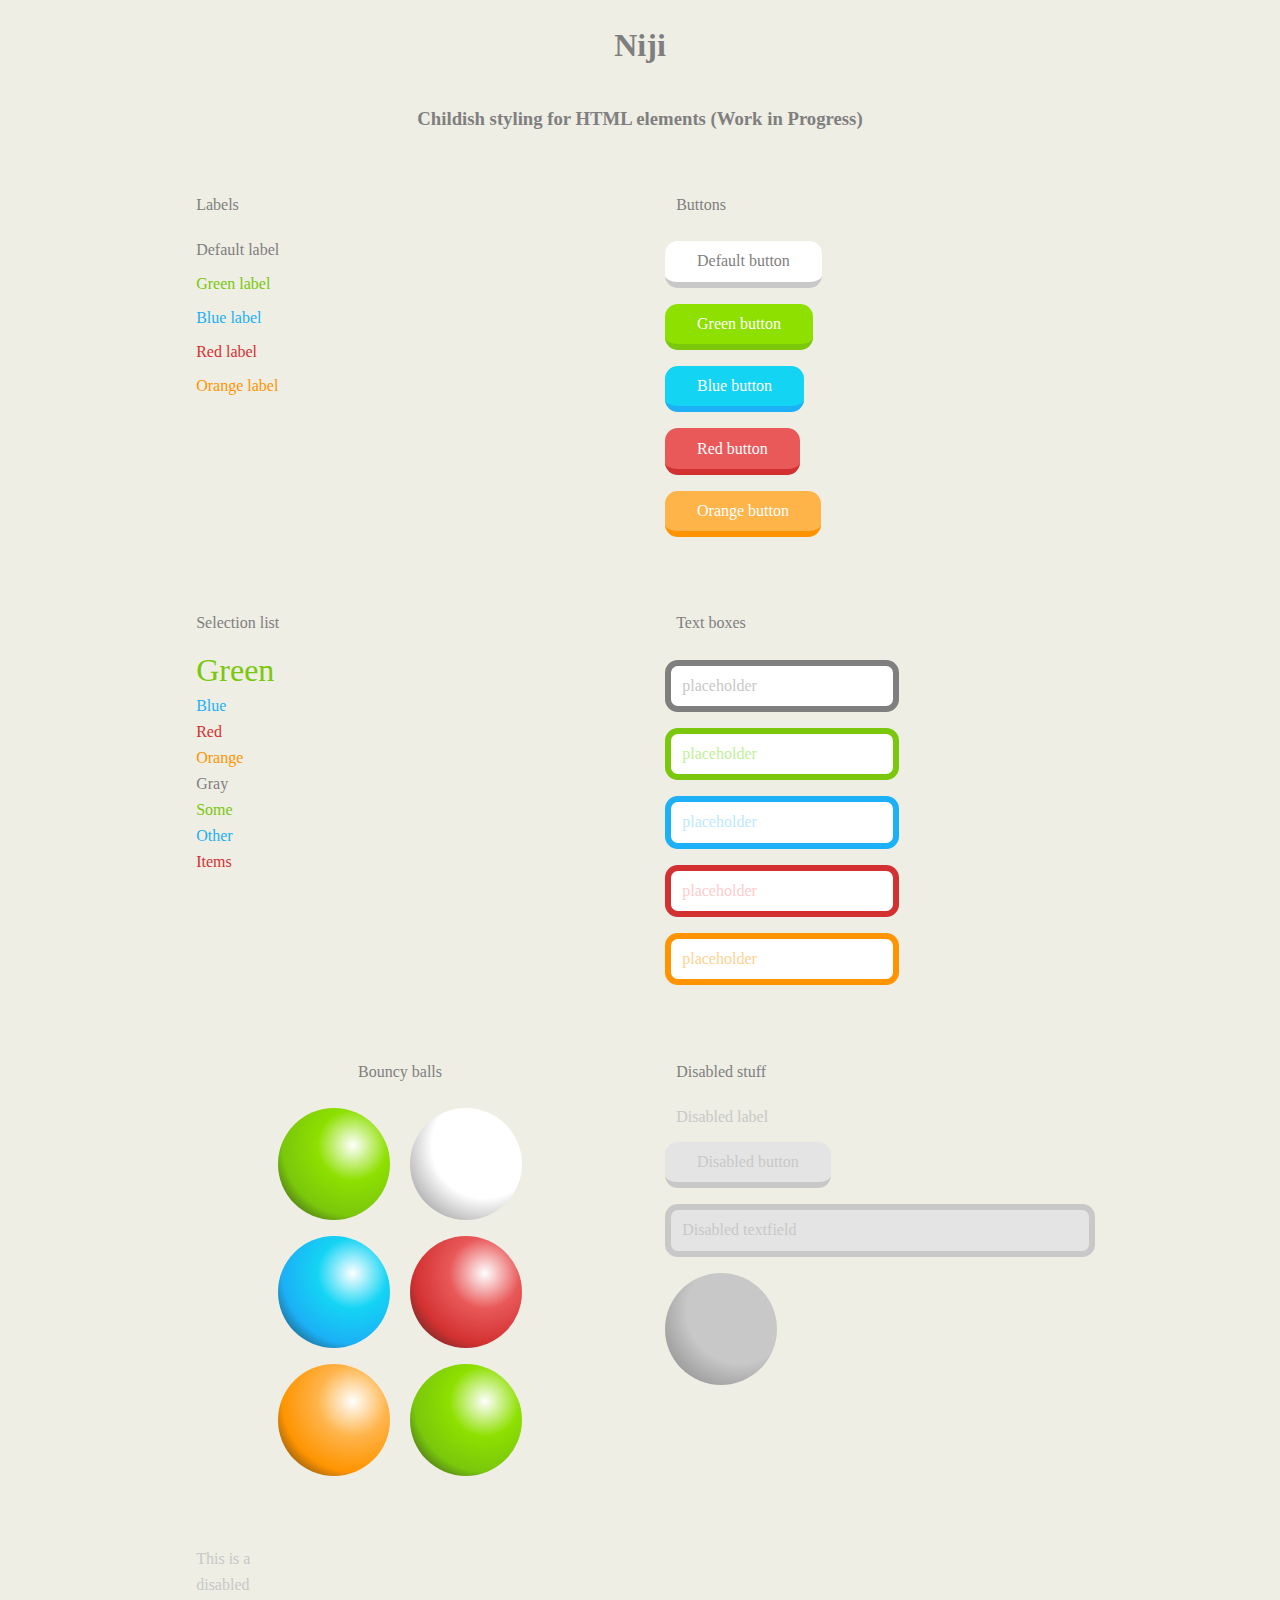
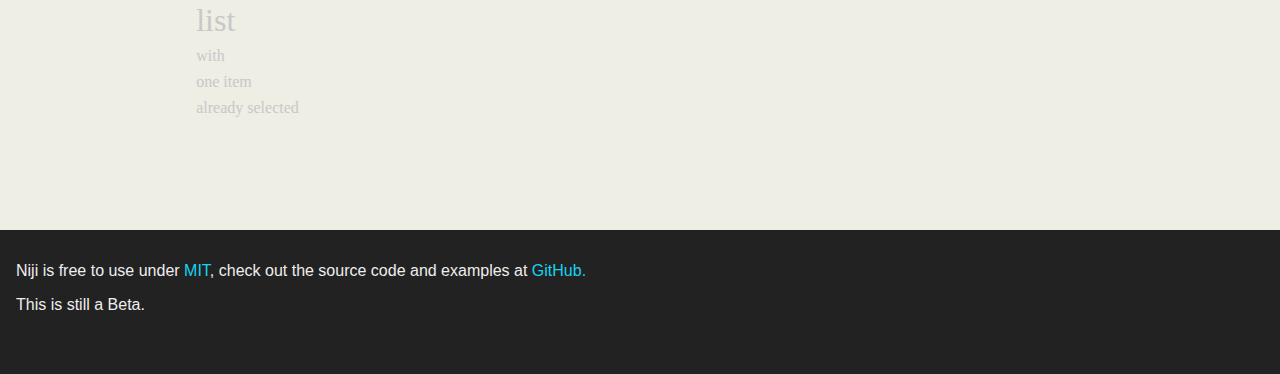
==== commit 7abd49b3: "Update index.html" ====
--- a/index.html
+++ b/index.html
@@ -1,7 +1,7 @@
 <!DOCTYPE html>
 <html>
 <head>
-	<title>Niji demo (WIP)</title>	
+	<title>Niji demo</title>	
   <style>
     body {
       background-color: #EEEEE4;
@@ -13,7 +13,7 @@
 </head>
 <body>
   <h1 class="niji lbl w-100 mt-1 text-center">Niji</h1>
-  <h3 class="niji lbl w-100 mt-1 text-center">Childish styling for HTML elements</h3>
+  <h3 class="niji lbl w-100 mt-1 text-center">Childish styling for HTML elements (Work in Progress)</h3>
 
   <div class="sections">
     <div class="section">
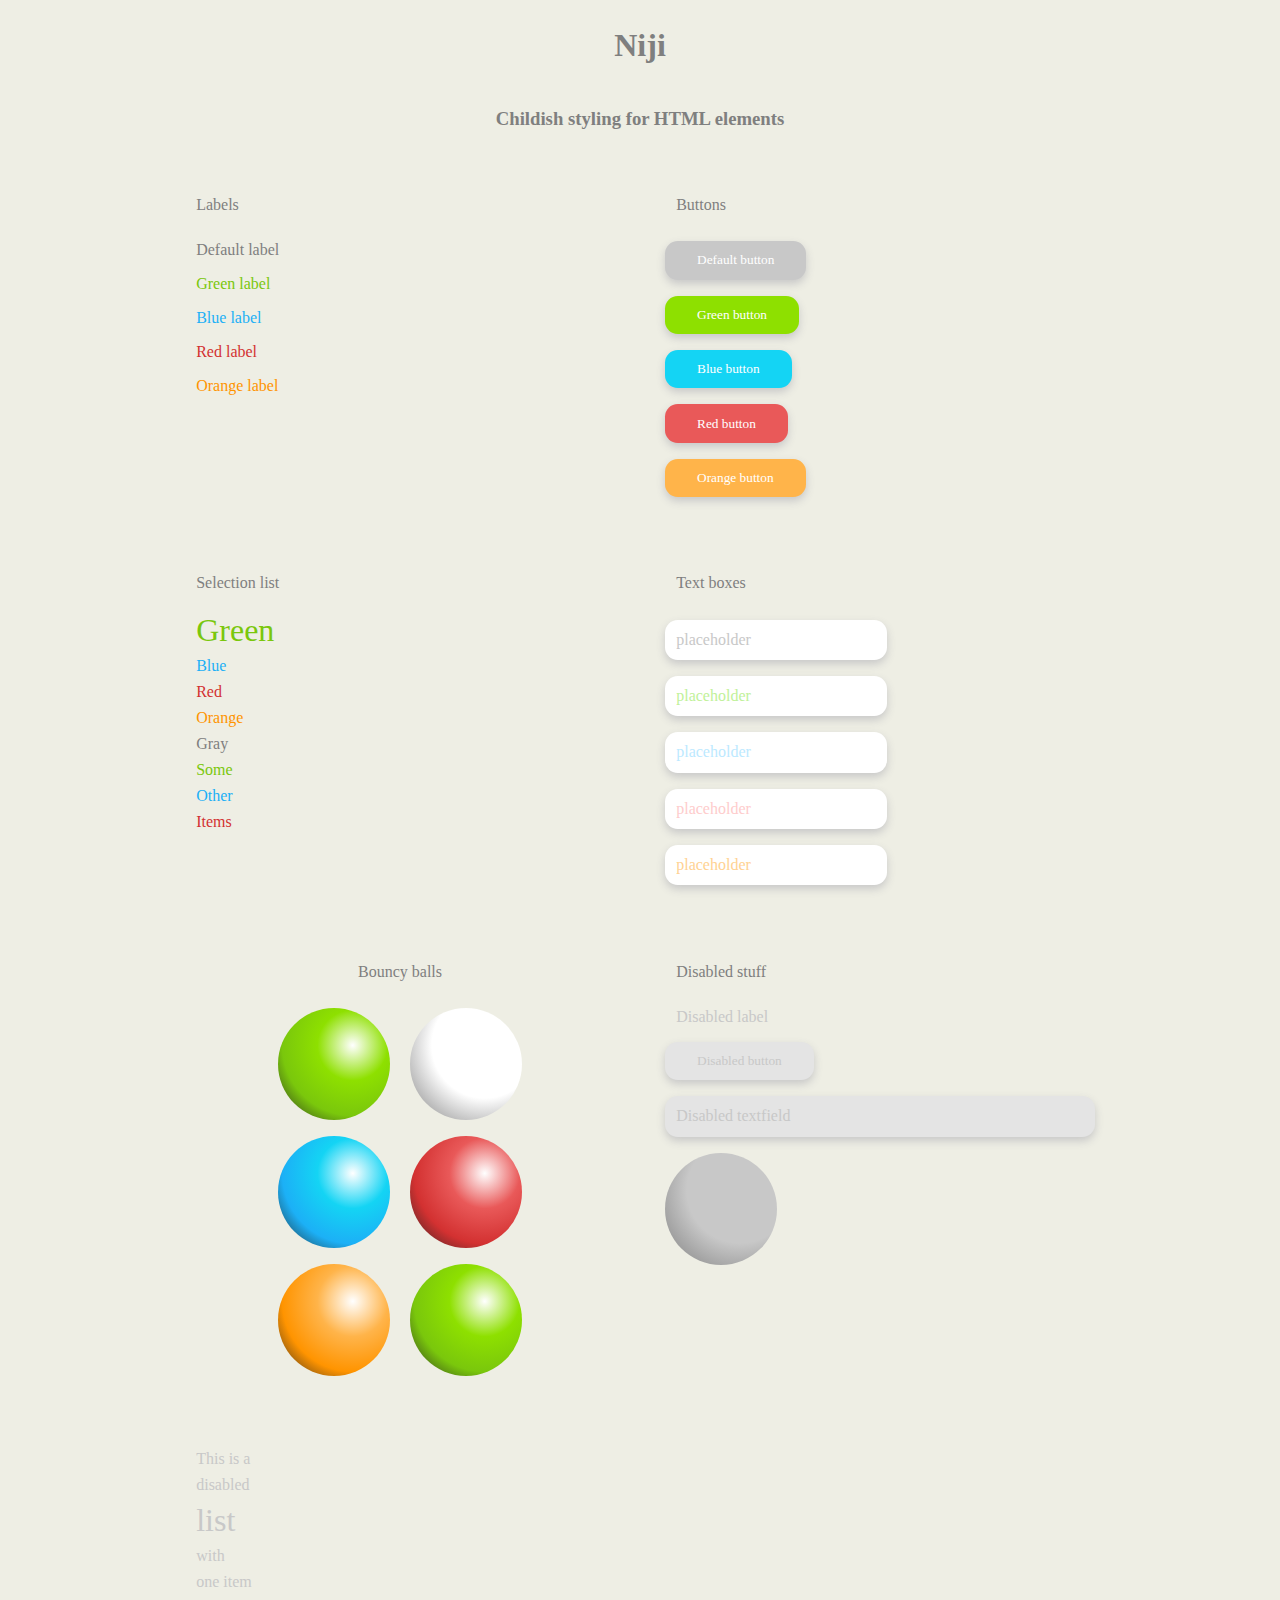
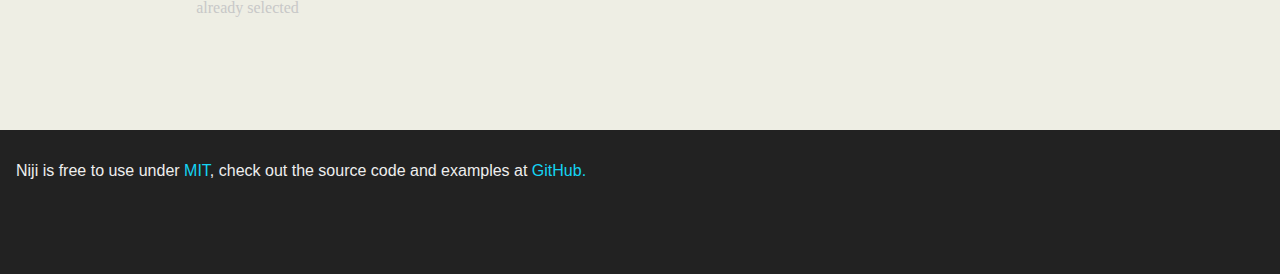
==== commit eb50d47e: "Changed buttons and text fields" ====
--- a/index.html
+++ b/index.html
@@ -13,7 +13,7 @@
 </head>
 <body>
   <h1 class="niji lbl w-100 mt-1 text-center">Niji</h1>
-  <h3 class="niji lbl w-100 mt-1 text-center">Childish styling for HTML elements (Work in Progress)</h3>
+  <h3 class="niji lbl w-100 mt-1 text-center">Childish styling for HTML elements</h3>
 
   <div class="sections">
     <div class="section">
@@ -176,7 +176,6 @@
       check out the source code and examples at
       <a href="https://github.com/tavuntu/niji">GitHub.</a>
     </p>
-    <p>This is still a Beta.</p>
   </div>
 </body>
 </html>
--- a/src/niji.css
+++ b/src/niji.css
@@ -17,7 +17,9 @@
   --standard-padding: 0.7rem;
   --standard-margin: 0.7rem;
 
-  --standard-animation-speed: 300ms;
+  --standard-animation-speed: 200ms;
+  --half-animation-speed: 100ms;
+  --double-animation-speed: 400ms;
 
   --radial-position: 2.33rem 2.33rem;
 
@@ -106,14 +108,12 @@
 
 .btn {
   border-radius: var(--border-radius);
-  border-left: 0;
-  border-right: 0;
-  border-top: 0;
-  border-bottom: var(--standard-border) solid var(--light-gray);
-  padding: var(--standard-padding) 2rem var(--standard-padding) 2rem;
-  color: var(--gray);
-  background-color: var(--white);
-  font-size: 1rem; /* Same size as labels */
+  border: 0;
+  padding: var(--standard-padding) 2rem;
+  color: var(--white);
+  background-color: var(--light-gray);
+  box-shadow: 0 4px 8px var(--light-gray);
+  transition: transform var(--half-animation-speed), box-shadow var(--half-animation-speed);
 }
 
 .btn.btn-green {
@@ -141,9 +141,8 @@
 }
 
 .btn:not(.disabled):active {
-  top: var(--standard-border);
-  margin-bottom: 0.4rem;
-  border-bottom-width: 0;
+  transform: translateY(4px);
+  box-shadow: none;
 }
 
 .btn.disabled {
@@ -190,12 +189,12 @@
 }
 
 .ball:hover {
-  animation: bounce 200ms;
+  animation: bounce var(--standard-animation-speed);
   animation-iteration-count: 2;
 }
 
 .ball:focus {
-  animation: bounce-higher var(--standard-animation-speed);
+  animation: bounce-higher var(--double-animation-speed);
   animation-iteration-count: infinite;
 }
 
@@ -302,12 +301,13 @@
 ********************************************/
 
 .text {
-  border: var(--standard-border) solid;
+  border: transparent;
   padding: var(--standard-padding);
   border-radius: var(--border-radius);
   color: var(--gray);
   background-color: var(--white);
   font-size: 1rem;
+  box-shadow: 0 4px 8px var(--light-gray);
 }
 
 .text::-webkit-input-placeholder {
